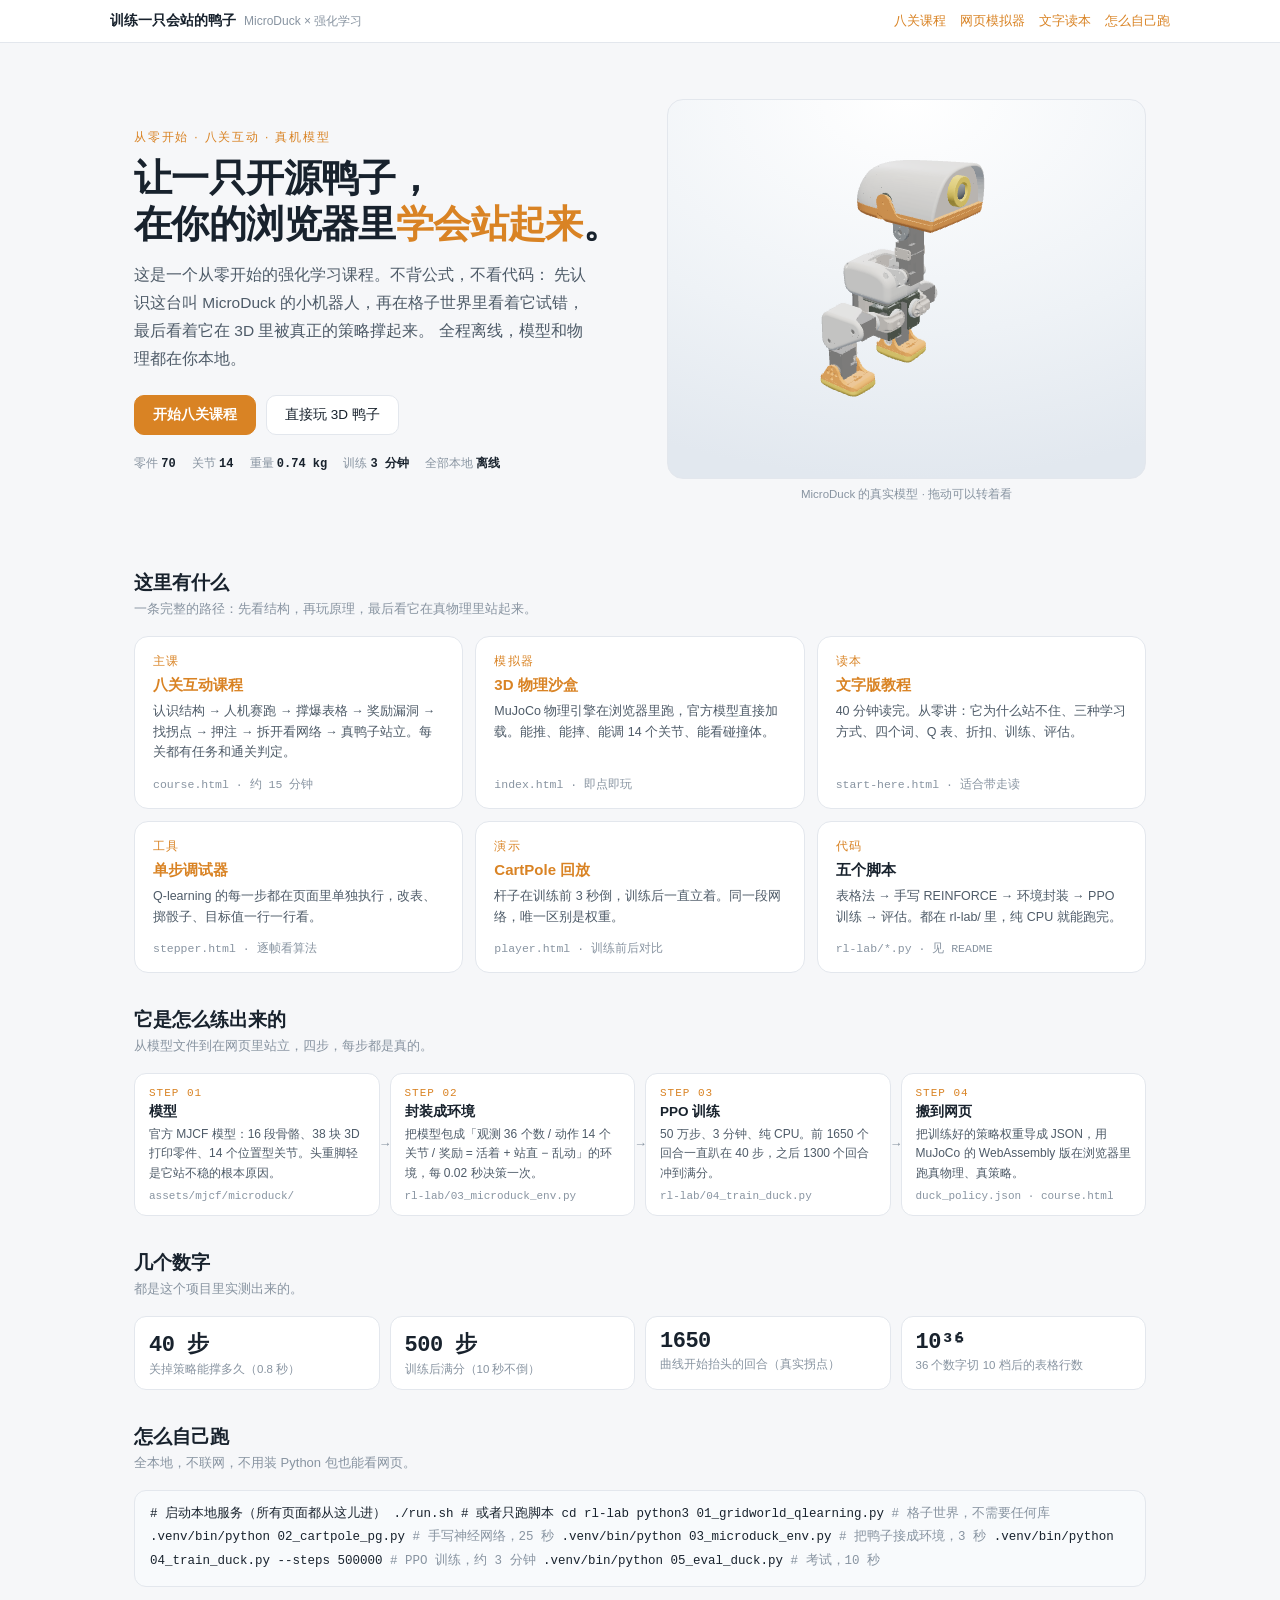
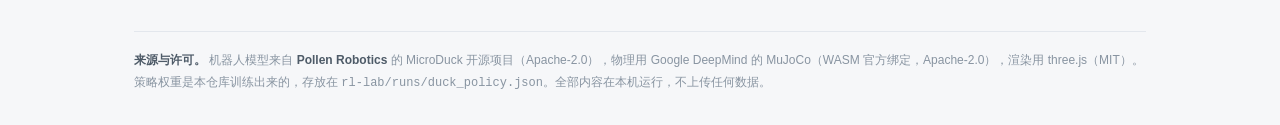
==== cover.html @ 822bf4fb "Initial release of MicroDuck Tutor" ====
<!DOCTYPE html>
<html lang="zh-CN">
<head>
<meta charset="utf-8" />
<meta name="viewport" content="width=device-width, initial-scale=1" />
<title>训练一只会站的鸭子 · 强化学习入门</title>
<script type="importmap">
{
  "imports": {
    "three": "./vendor/three/three.module.js",
    "three/addons/": "./vendor/three/addons/"
  }
}
</script>
<style>
  :root {
    --ink: #18222d;
    --ink-soft: #4e5b68;
    --ink-faint: #8894a1;
    --line: #e3e7ed;
    --line-soft: #eef1f5;
    --bg: #f6f7f9;
    --card: #fff;
    --accent: #d98324;
    --accent-soft: #fdf4e8;
    --accent-line: #f0d2a8;
    --good: #1f7a60;
    --good-soft: #eaf5f0;
    --bad: #b8412f;
    --mono: "SF Mono", "JetBrains Mono", Menlo, Consolas, monospace;
  }
  * { box-sizing: border-box; }
  body {
    margin: 0; background: var(--bg); color: var(--ink);
    font-family: -apple-system, "PingFang SC", "Hiragino Sans GB", "Microsoft YaHei", sans-serif;
    -webkit-font-smoothing: antialiased;
  }
  a { color: var(--accent); text-decoration: none; }
  a:hover { text-decoration: underline; }

  .wrap { max-width: 1060px; margin: 0 auto; padding: 0 24px; }

  /* 顶栏 */
  header {
    position: sticky; top: 0; z-index: 10;
    background: rgba(255,255,255,0.92); backdrop-filter: blur(8px);
    border-bottom: 1px solid var(--line);
  }
  .navbar { display: flex; align-items: center; gap: 18px; padding: 12px 24px; }
  .navbar .brand { font-size: 14px; font-weight: 650; }
  .navbar .brand span { color: var(--ink-faint); font-weight: 400; margin-left: 8px; font-size: 12px; }
  .navbar nav { margin-left: auto; display: flex; gap: 14px; font-size: 12.5px; }

  /* 英雄区 */
  .hero { display: grid; grid-template-columns: minmax(0, 1.05fr) minmax(0, 1fr); gap: 30px; align-items: center; padding: 56px 0 34px; }
  .hero .kicker { font-size: 12px; letter-spacing: 1.8px; color: var(--accent); margin-bottom: 10px; }
  .hero h1 { font-size: 38px; line-height: 1.2; margin: 0 0 14px; letter-spacing: -0.6px; font-weight: 650; }
  .hero h1 em { font-style: normal; color: var(--accent); }
  .hero .lede { font-size: 15.5px; line-height: 1.8; color: var(--ink-soft); margin: 0 0 22px; max-width: 460px; }
  .hero .cta { display: flex; gap: 10px; flex-wrap: wrap; }
  .btn {
    font: inherit; font-size: 13.5px; padding: 10px 18px; border-radius: 10px;
    border: 1px solid var(--line); background: #fff; color: var(--ink); cursor: pointer;
    transition: background 0.12s, border-color 0.12s; text-decoration: none;
  }
  .btn:hover { background: #f6f8fa; text-decoration: none; }
  .btn.primary { background: var(--accent); border-color: var(--accent); color: #fff; font-weight: 600; }
  .btn.primary:hover { background: #c8761c; }
  .hero-meta { margin-top: 20px; display: flex; gap: 16px; flex-wrap: wrap; font-size: 12px; color: var(--ink-faint); }
  .hero-meta b { color: var(--ink); font-family: var(--mono); }

  #heroDuck {
    width: 100%; height: 380px; border-radius: 16px; display: block;
    background: radial-gradient(120% 100% at 50% 0%, #ffffff 0%, #eef2f6 62%, #e2e8ef 100%);
    border: 1px solid var(--line);
    cursor: grab;
  }
  #heroDuck:active { cursor: grabbing; }
  .heroCap { text-align: center; font-size: 11.5px; color: var(--ink-faint); margin-top: 8px; }

  /* 卡片网格 */
  section { padding: 34px 0 0; }
  h2 { font-size: 19px; font-weight: 650; margin: 0 0 4px; }
  .sub { font-size: 13px; color: var(--ink-faint); margin: 0 0 18px; }
  .grid3 { display: grid; grid-template-columns: repeat(3, 1fr); gap: 12px; }
  .grid2 { display: grid; grid-template-columns: repeat(2, 1fr); gap: 12px; }
  .card {
    background: var(--card); border: 1px solid var(--line); border-radius: 14px;
    padding: 16px 18px; transition: border-color 0.15s, transform 0.15s, box-shadow 0.15s;
    display: flex; flex-direction: column; gap: 6px;
  }
  a.card:hover { border-color: var(--accent-line); transform: translateY(-2px); box-shadow: 0 8px 24px rgba(22,32,43,0.07); text-decoration: none; }
  .card .k { font-size: 12px; letter-spacing: 1.4px; color: var(--accent); }
  .card h3 { margin: 0; font-size: 15px; font-weight: 650; }
  .card p { margin: 0; font-size: 12.5px; line-height: 1.65; color: var(--ink-soft); }
  .card .foot { margin-top: auto; padding-top: 8px; font-size: 11.5px; color: var(--ink-faint); font-family: var(--mono); }

  /* 管线 */
  .pipeline { display: grid; grid-template-columns: repeat(4, 1fr); gap: 10px; }
  .pipe {
    background: var(--card); border: 1px solid var(--line); border-radius: 12px;
    padding: 13px 14px; position: relative;
  }
  .pipe .no { font-family: var(--mono); font-size: 11px; color: var(--accent); letter-spacing: 1px; }
  .pipe h4 { margin: 4px 0 4px; font-size: 13.5px; font-weight: 650; }
  .pipe p { margin: 0; font-size: 12px; line-height: 1.6; color: var(--ink-soft); }
  .pipe .res { margin-top: 7px; font-family: var(--mono); font-size: 11px; color: var(--ink-faint); }
  .pipe:not(:last-child)::after {
    content: "→"; position: absolute; right: -13px; top: 44%; color: var(--ink-faint); font-size: 13px;
  }

  /* 数字带 */
  .statband { display: grid; grid-template-columns: repeat(4, 1fr); gap: 10px; }
  .stat { background: var(--card); border: 1px solid var(--line); border-radius: 12px; padding: 12px 14px; }
  .stat b { display: block; font-family: var(--mono); font-size: 22px; color: var(--ink); letter-spacing: -0.5px; }
  .stat i { font-style: normal; font-size: 11.5px; color: var(--ink-faint); }

  /* 命令 */
  .cmd {
    font-family: var(--mono); font-size: 12.5px; line-height: 1.9;
    background: #f8fafc; border: 1px solid var(--line); border-radius: 12px; padding: 12px 15px;
    overflow-x: auto;
  }
  .cmd .cmt { color: #8894a1; }

  footer { margin: 44px 0 30px; padding-top: 18px; border-top: 1px solid var(--line);
    font-size: 12px; line-height: 1.8; color: var(--ink-faint); }
  footer b { color: var(--ink-soft); }

  @media (max-width: 920px) {
    .hero { grid-template-columns: 1fr; }
    .grid3 { grid-template-columns: 1fr; }
    .grid2 { grid-template-columns: 1fr; }
    .pipeline, .statband { grid-template-columns: repeat(2, 1fr); }
  }
</style>
</head>
<body>

<header>
  <div class="navbar wrap" style="padding-left:0;padding-right:0;">
    <div class="brand">训练一只会站的鸭子<span>MicroDuck × 强化学习</span></div>
    <nav>
      <a href="./rl-lab/course.html">八关课程</a>
      <a href="./index.html">网页模拟器</a>
      <a href="./rl-lab/start-here.html">文字读本</a>
      <a href="#run">怎么自己跑</a>
    </nav>
  </div>
</header>

<div class="wrap">

  <section class="hero">
    <div>
      <div class="kicker">从零开始 · 八关互动 · 真机模型</div>
      <h1>让一只开源鸭子，<br>在你的浏览器里<em>学会站起来</em>。</h1>
      <p class="lede">
        这是一个从零开始的强化学习课程。不背公式，不看代码：
        先认识这台叫 MicroDuck 的小机器人，再在格子世界里看着它试错，最后看着它在 3D 里被真正的策略撑起来。
        全程离线，模型和物理都在你本地。
      </p>
      <div class="cta">
        <a class="btn primary" href="./rl-lab/course.html">开始八关课程</a>
        <a class="btn" href="./index.html">直接玩 3D 鸭子</a>
      </div>
      <div class="hero-meta">
        <span>零件 <b>70</b></span>
        <span>关节 <b>14</b></span>
        <span>重量 <b>0.74 kg</b></span>
        <span>训练 <b>3 分钟</b></span>
        <span>全部本地 <b>离线</b></span>
      </div>
    </div>
    <div>
      <canvas id="heroDuck"></canvas>
      <div class="heroCap">MicroDuck 的真实模型 · 拖动可以转着看</div>
    </div>
  </section>

  <section>
    <h2>这里有什么</h2>
    <p class="sub">一条完整的路径：先看结构，再玩原理，最后看它在真物理里站起来。</p>
    <div class="grid3">
      <a class="card" href="./rl-lab/course.html">
        <span class="k">主课</span>
        <h3>八关互动课程</h3>
        <p>认识结构 → 人机赛跑 → 撑爆表格 → 奖励漏洞 → 找拐点 → 押注 → 拆开看网络 → 真鸭子站立。每关都有任务和通关判定。</p>
        <span class="foot">course.html · 约 15 分钟</span>
      </a>
      <a class="card" href="./index.html">
        <span class="k">模拟器</span>
        <h3>3D 物理沙盒</h3>
        <p>MuJoCo 物理引擎在浏览器里跑，官方模型直接加载。能推、能摔、能调 14 个关节、能看碰撞体。</p>
        <span class="foot">index.html · 即点即玩</span>
      </a>
      <a class="card" href="./rl-lab/start-here.html">
        <span class="k">读本</span>
        <h3>文字版教程</h3>
        <p>40 分钟读完。从零讲：它为什么站不住、三种学习方式、四个词、Q 表、折扣、训练、评估。</p>
        <span class="foot">start-here.html · 适合带走读</span>
      </a>
      <a class="card" href="./rl-lab/stepper.html">
        <span class="k">工具</span>
        <h3>单步调试器</h3>
        <p>Q-learning 的每一步都在页面里单独执行，改表、掷骰子、目标值一行一行看。</p>
        <span class="foot">stepper.html · 逐帧看算法</span>
      </a>
      <a class="card" href="./rl-lab/player.html">
        <span class="k">演示</span>
        <h3>CartPole 回放</h3>
        <p>杆子在训练前 3 秒倒，训练后一直立着。同一段网络，唯一区别是权重。</p>
        <span class="foot">player.html · 训练前后对比</span>
      </a>
      <div class="card">
        <span class="k">代码</span>
        <h3>五个脚本</h3>
        <p>表格法 → 手写 REINFORCE → 环境封装 → PPO 训练 → 评估。都在 rl-lab/ 里，纯 CPU 就能跑完。</p>
        <span class="foot">rl-lab/*.py · 见 README</span>
      </div>
    </div>
  </section>

  <section>
    <h2>它是怎么练出来的</h2>
    <p class="sub">从模型文件到在网页里站立，四步，每步都是真的。</p>
    <div class="pipeline">
      <div class="pipe">
        <div class="no">STEP 01</div>
        <h4>模型</h4>
        <p>官方 MJCF 模型：16 段骨骼、38 块 3D 打印零件、14 个位置型关节。头重脚轻是它站不稳的根本原因。</p>
        <div class="res">assets/mjcf/microduck/</div>
      </div>
      <div class="pipe">
        <div class="no">STEP 02</div>
        <h4>封装成环境</h4>
        <p>把模型包成「观测 36 个数 / 动作 14 个关节 / 奖励 = 活着 + 站直 − 乱动」的环境，每 0.02 秒决策一次。</p>
        <div class="res">rl-lab/03_microduck_env.py</div>
      </div>
      <div class="pipe">
        <div class="no">STEP 03</div>
        <h4>PPO 训练</h4>
        <p>50 万步、3 分钟、纯 CPU。前 1650 个回合一直趴在 40 步，之后 1300 个回合冲到满分。</p>
        <div class="res">rl-lab/04_train_duck.py</div>
      </div>
      <div class="pipe">
        <div class="no">STEP 04</div>
        <h4>搬到网页</h4>
        <p>把训练好的策略权重导成 JSON，用 MuJoCo 的 WebAssembly 版在浏览器里跑真物理、真策略。</p>
        <div class="res">duck_policy.json · course.html</div>
      </div>
    </div>
  </section>

  <section>
    <h2>几个数字</h2>
    <p class="sub">都是这个项目里实测出来的。</p>
    <div class="statband">
      <div class="stat"><b>40 步</b><i>关掉策略能撑多久（0.8 秒）</i></div>
      <div class="stat"><b>500 步</b><i>训练后满分（10 秒不倒）</i></div>
      <div class="stat"><b>1650</b><i>曲线开始抬头的回合（真实拐点）</i></div>
      <div class="stat"><b>10³⁶</b><i>36 个数字切 10 档后的表格行数</i></div>
    </div>
  </section>

  <section id="run">
    <h2>怎么自己跑</h2>
    <p class="sub">全本地，不联网，不用装 Python 包也能看网页。</p>
    <div class="cmd">
# 启动本地服务（所有页面都从这儿进）
./run.sh

# 或者只跑脚本
cd rl-lab
python3 01_gridworld_qlearning.py          <span class="cmt"># 格子世界，不需要任何库</span>
.venv/bin/python 02_cartpole_pg.py         <span class="cmt"># 手写神经网络，25 秒</span>
.venv/bin/python 03_microduck_env.py       <span class="cmt"># 把鸭子接成环境，3 秒</span>
.venv/bin/python 04_train_duck.py --steps 500000   <span class="cmt"># PPO 训练，约 3 分钟</span>
.venv/bin/python 05_eval_duck.py           <span class="cmt"># 考试，10 秒</span>
    </div>
  </section>

  <footer>
    <b>来源与许可。</b>
    机器人模型来自 <b>Pollen Robotics</b> 的 MicroDuck 开源项目（Apache-2.0），物理用 Google DeepMind 的 MuJoCo（WASM 官方绑定，Apache-2.0），渲染用 three.js（MIT）。
    策略权重是本仓库训练出来的，存放在 <code>rl-lab/runs/duck_policy.json</code>。全部内容在本机运行，不上传任何数据。
  </footer>

</div>

<script type="module">
import * as THREE from 'three';
import { OrbitControls } from 'three/addons/OrbitControls.js';
import { GLTFLoader } from 'three/addons/GLTFLoader.js';

const canvas = document.getElementById('heroDuck');

const renderer = new THREE.WebGLRenderer({ canvas, antialias: true, alpha: true });
renderer.setPixelRatio(Math.min(window.devicePixelRatio, 2));
renderer.shadowMap.enabled = true;
renderer.shadowMap.type = THREE.PCFSoftShadowMap;
renderer.toneMapping = THREE.ACESFilmicToneMapping;
renderer.toneMappingExposure = 1.04;

const scene = new THREE.Scene();
const camera = new THREE.PerspectiveCamera(34, 1, 0.002, 8);
camera.up.set(0, 0, 1);

const controls = new OrbitControls(camera, canvas);
controls.enableDamping = true;
controls.dampingFactor = 0.08;
controls.enablePan = false;
controls.autoRotate = true;
controls.autoRotateSpeed = 0.9;

scene.add(new THREE.HemisphereLight(0xffffff, 0xc9d3de, 1.2));
const key = new THREE.DirectionalLight(0xfff6e8, 2.4);
key.position.set(0.3, -0.4, 0.8);
key.castShadow = true;
key.shadow.mapSize.set(1024, 1024);
key.shadow.camera.near = 0.05;
key.shadow.camera.far = 3;
key.shadow.camera.left = -0.3; key.shadow.camera.right = 0.3;
key.shadow.camera.top = 0.3; key.shadow.camera.bottom = -0.3;
scene.add(key);
const fill = new THREE.DirectionalLight(0xdfe9ff, 0.8);
fill.position.set(-0.55, 0.45, 0.3);
scene.add(fill);
const rim = new THREE.DirectionalLight(0xffffff, 0.5);
rim.position.set(0.1, 0.6, 0.2);
scene.add(rim);

new GLTFLoader().loadAsync('./assets/duck/duck.glb').then((gltf) => {
  const root = gltf.scene;
  scene.add(root);
  root.traverse((o) => { if (o.isMesh) { o.castShadow = true; o.receiveShadow = true; } });
  window.__root = root;

  const box = new THREE.Box3().setFromObject(root);
  const size = box.getSize(new THREE.Vector3());
  const center = box.getCenter(new THREE.Vector3());
  const span = Math.max(size.length(), 0.1);
  controls.target.copy(center);
  const fov = (camera.fov * Math.PI) / 180;
  const aspect = canvas.clientWidth / Math.max(canvas.clientHeight, 1);
  const distV = (size.z / 2) / Math.tan(fov / 2) * 1.42;
  const distH = (size.y / 2) / (Math.tan(fov / 2) * aspect) * 1.42;
  const dist = Math.max(distV, distH) + 0.05;
  const hashAz = parseFloat((location.hash.match(/az=([-\d.]+)/) || [])[1]);
  const azim = Number.isFinite(hashAz) ? hashAz : Math.atan2(-0.9, 0.72);
  const faceDir = new THREE.Vector3(Math.cos(azim), Math.sin(azim), 0.40).normalize();
  camera.position.copy(center).add(faceDir.multiplyScalar(dist));
  // 目标点稍微往下，给脚留空间
  controls.target.set(center.x, center.y, center.z - 0.015);
  controls.update();
  window.__dbgCam = { pos: camera.position.toArray().map(v=>+v.toFixed(3)), target: controls.target.toArray().map(v=>+v.toFixed(3)) };
});

function resize() {
  const w = canvas.clientWidth, h = canvas.clientHeight;
  if (!w || !h) return;
  renderer.setSize(w, h, false);
  camera.aspect = w / h;
  camera.updateProjectionMatrix();
}
new ResizeObserver(resize).observe(canvas);
resize();

function loop() {
  requestAnimationFrame(loop);
  controls.update();
  renderer.render(scene, camera);
}
requestAnimationFrame(loop);
</script>

</body>
</html>
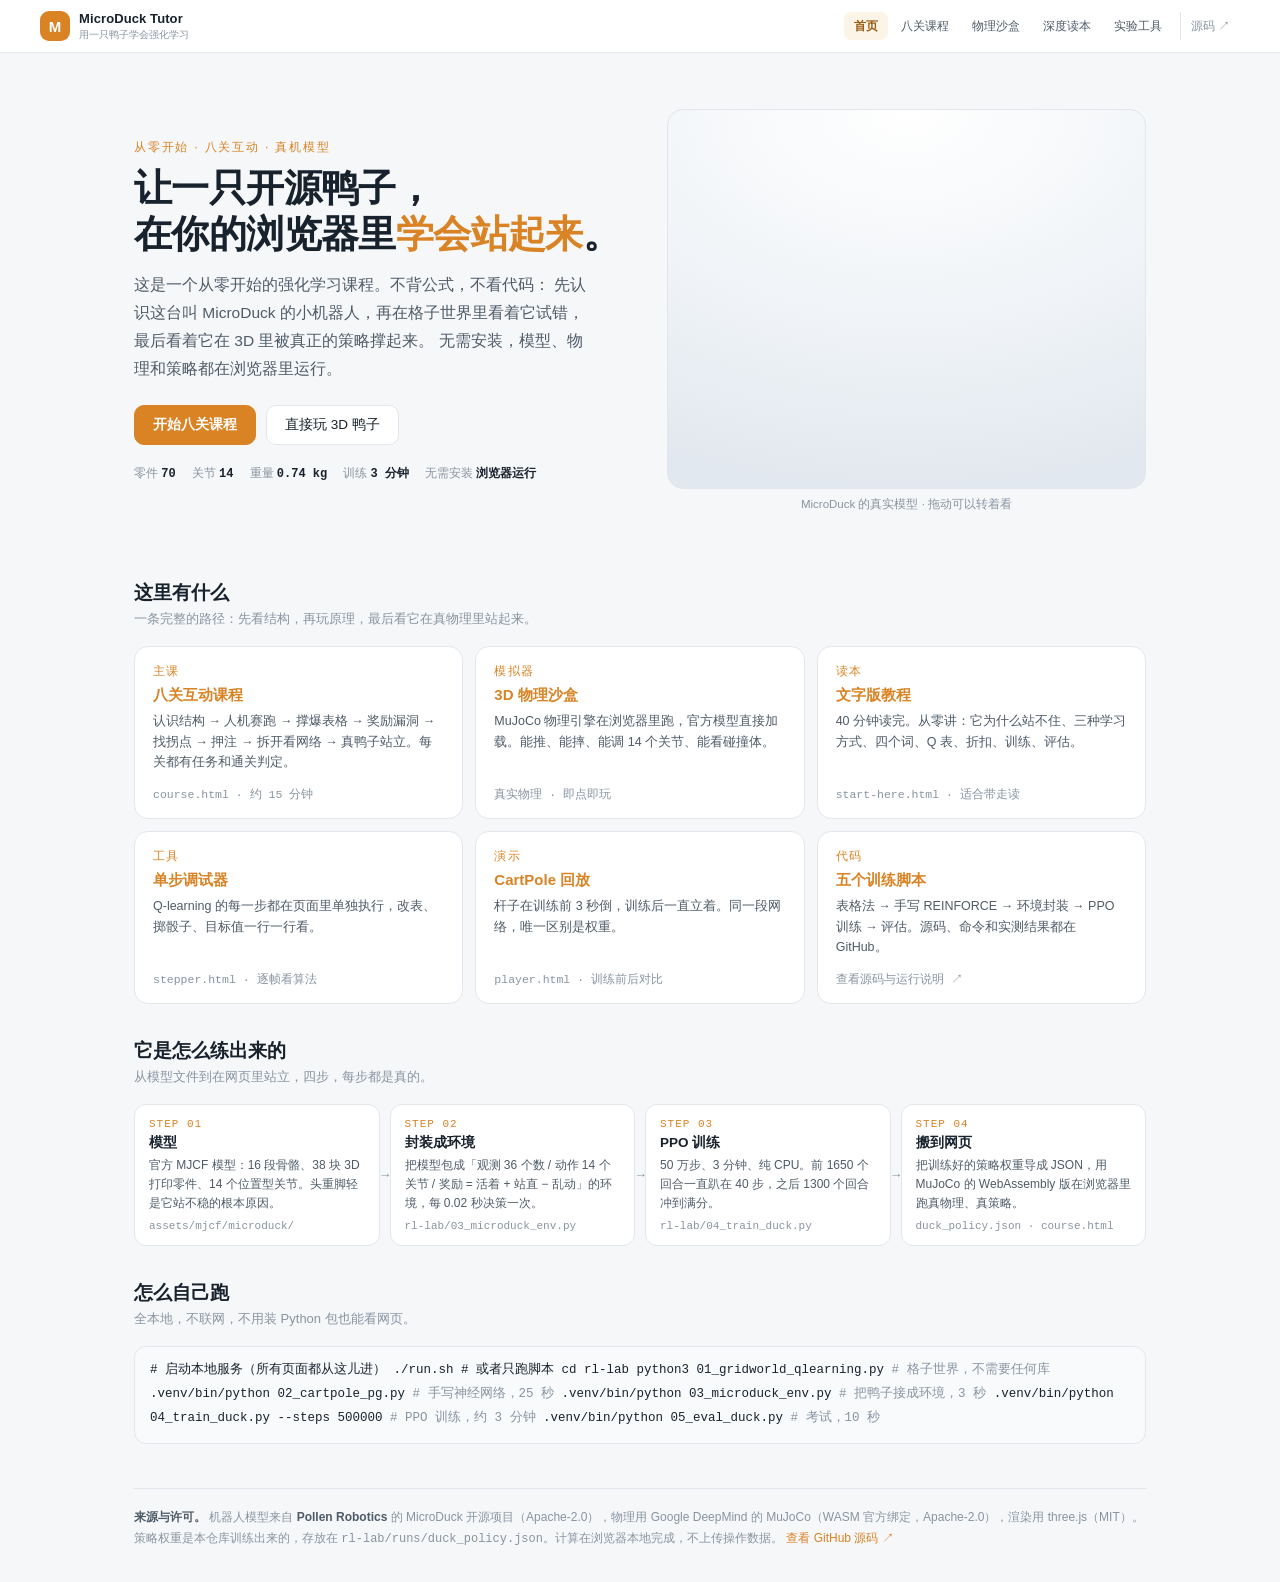
==== commit 0430505e: "Unify website navigation and remove duplicate content" ====
--- a/cover.html
+++ b/cover.html
@@ -3,376 +3,11 @@
 <head>
 <meta charset="utf-8" />
 <meta name="viewport" content="width=device-width, initial-scale=1" />
-<title>训练一只会站的鸭子 · 强化学习入门</title>
-<script type="importmap">
-{
-  "imports": {
-    "three": "./vendor/three/three.module.js",
-    "three/addons/": "./vendor/three/addons/"
-  }
-}
-</script>
-<style>
-  :root {
-    --ink: #18222d;
-    --ink-soft: #4e5b68;
-    --ink-faint: #8894a1;
-    --line: #e3e7ed;
-    --line-soft: #eef1f5;
-    --bg: #f6f7f9;
-    --card: #fff;
-    --accent: #d98324;
-    --accent-soft: #fdf4e8;
-    --accent-line: #f0d2a8;
-    --good: #1f7a60;
-    --good-soft: #eaf5f0;
-    --bad: #b8412f;
-    --mono: "SF Mono", "JetBrains Mono", Menlo, Consolas, monospace;
-  }
-  * { box-sizing: border-box; }
-  body {
-    margin: 0; background: var(--bg); color: var(--ink);
-    font-family: -apple-system, "PingFang SC", "Hiragino Sans GB", "Microsoft YaHei", sans-serif;
-    -webkit-font-smoothing: antialiased;
-  }
-  a { color: var(--accent); text-decoration: none; }
-  a:hover { text-decoration: underline; }
-
-  .wrap { max-width: 1060px; margin: 0 auto; padding: 0 24px; }
-
-  /* 顶栏 */
-  header {
-    position: sticky; top: 0; z-index: 10;
-    background: rgba(255,255,255,0.92); backdrop-filter: blur(8px);
-    border-bottom: 1px solid var(--line);
-  }
-  .navbar { display: flex; align-items: center; gap: 18px; padding: 12px 24px; }
-  .navbar .brand { font-size: 14px; font-weight: 650; }
-  .navbar .brand span { color: var(--ink-faint); font-weight: 400; margin-left: 8px; font-size: 12px; }
-  .navbar nav { margin-left: auto; display: flex; gap: 14px; font-size: 12.5px; }
-
-  /* 英雄区 */
-  .hero { display: grid; grid-template-columns: minmax(0, 1.05fr) minmax(0, 1fr); gap: 30px; align-items: center; padding: 56px 0 34px; }
-  .hero .kicker { font-size: 12px; letter-spacing: 1.8px; color: var(--accent); margin-bottom: 10px; }
-  .hero h1 { font-size: 38px; line-height: 1.2; margin: 0 0 14px; letter-spacing: -0.6px; font-weight: 650; }
-  .hero h1 em { font-style: normal; color: var(--accent); }
-  .hero .lede { font-size: 15.5px; line-height: 1.8; color: var(--ink-soft); margin: 0 0 22px; max-width: 460px; }
-  .hero .cta { display: flex; gap: 10px; flex-wrap: wrap; }
-  .btn {
-    font: inherit; font-size: 13.5px; padding: 10px 18px; border-radius: 10px;
-    border: 1px solid var(--line); background: #fff; color: var(--ink); cursor: pointer;
-    transition: background 0.12s, border-color 0.12s; text-decoration: none;
-  }
-  .btn:hover { background: #f6f8fa; text-decoration: none; }
-  .btn.primary { background: var(--accent); border-color: var(--accent); color: #fff; font-weight: 600; }
-  .btn.primary:hover { background: #c8761c; }
-  .hero-meta { margin-top: 20px; display: flex; gap: 16px; flex-wrap: wrap; font-size: 12px; color: var(--ink-faint); }
-  .hero-meta b { color: var(--ink); font-family: var(--mono); }
-
-  #heroDuck {
-    width: 100%; height: 380px; border-radius: 16px; display: block;
-    background: radial-gradient(120% 100% at 50% 0%, #ffffff 0%, #eef2f6 62%, #e2e8ef 100%);
-    border: 1px solid var(--line);
-    cursor: grab;
-  }
-  #heroDuck:active { cursor: grabbing; }
-  .heroCap { text-align: center; font-size: 11.5px; color: var(--ink-faint); margin-top: 8px; }
-
-  /* 卡片网格 */
-  section { padding: 34px 0 0; }
-  h2 { font-size: 19px; font-weight: 650; margin: 0 0 4px; }
-  .sub { font-size: 13px; color: var(--ink-faint); margin: 0 0 18px; }
-  .grid3 { display: grid; grid-template-columns: repeat(3, 1fr); gap: 12px; }
-  .grid2 { display: grid; grid-template-columns: repeat(2, 1fr); gap: 12px; }
-  .card {
-    background: var(--card); border: 1px solid var(--line); border-radius: 14px;
-    padding: 16px 18px; transition: border-color 0.15s, transform 0.15s, box-shadow 0.15s;
-    display: flex; flex-direction: column; gap: 6px;
-  }
-  a.card:hover { border-color: var(--accent-line); transform: translateY(-2px); box-shadow: 0 8px 24px rgba(22,32,43,0.07); text-decoration: none; }
-  .card .k { font-size: 12px; letter-spacing: 1.4px; color: var(--accent); }
-  .card h3 { margin: 0; font-size: 15px; font-weight: 650; }
-  .card p { margin: 0; font-size: 12.5px; line-height: 1.65; color: var(--ink-soft); }
-  .card .foot { margin-top: auto; padding-top: 8px; font-size: 11.5px; color: var(--ink-faint); font-family: var(--mono); }
-
-  /* 管线 */
-  .pipeline { display: grid; grid-template-columns: repeat(4, 1fr); gap: 10px; }
-  .pipe {
-    background: var(--card); border: 1px solid var(--line); border-radius: 12px;
-    padding: 13px 14px; position: relative;
-  }
-  .pipe .no { font-family: var(--mono); font-size: 11px; color: var(--accent); letter-spacing: 1px; }
-  .pipe h4 { margin: 4px 0 4px; font-size: 13.5px; font-weight: 650; }
-  .pipe p { margin: 0; font-size: 12px; line-height: 1.6; color: var(--ink-soft); }
-  .pipe .res { margin-top: 7px; font-family: var(--mono); font-size: 11px; color: var(--ink-faint); }
-  .pipe:not(:last-child)::after {
-    content: "→"; position: absolute; right: -13px; top: 44%; color: var(--ink-faint); font-size: 13px;
-  }
-
-  /* 数字带 */
-  .statband { display: grid; grid-template-columns: repeat(4, 1fr); gap: 10px; }
-  .stat { background: var(--card); border: 1px solid var(--line); border-radius: 12px; padding: 12px 14px; }
-  .stat b { display: block; font-family: var(--mono); font-size: 22px; color: var(--ink); letter-spacing: -0.5px; }
-  .stat i { font-style: normal; font-size: 11.5px; color: var(--ink-faint); }
-
-  /* 命令 */
-  .cmd {
-    font-family: var(--mono); font-size: 12.5px; line-height: 1.9;
-    background: #f8fafc; border: 1px solid var(--line); border-radius: 12px; padding: 12px 15px;
-    overflow-x: auto;
-  }
-  .cmd .cmt { color: #8894a1; }
-
-  footer { margin: 44px 0 30px; padding-top: 18px; border-top: 1px solid var(--line);
-    font-size: 12px; line-height: 1.8; color: var(--ink-faint); }
-  footer b { color: var(--ink-soft); }
-
-  @media (max-width: 920px) {
-    .hero { grid-template-columns: 1fr; }
-    .grid3 { grid-template-columns: 1fr; }
-    .grid2 { grid-template-columns: 1fr; }
-    .pipeline, .statband { grid-template-columns: repeat(2, 1fr); }
-  }
-</style>
+<title>MicroDuck Tutor</title>
+<meta http-equiv="refresh" content="0; url=./" />
+<link rel="canonical" href="./" />
 </head>
 <body>
-
-<header>
-  <div class="navbar wrap" style="padding-left:0;padding-right:0;">
-    <div class="brand">训练一只会站的鸭子<span>MicroDuck × 强化学习</span></div>
-    <nav>
-      <a href="./rl-lab/course.html">八关课程</a>
-      <a href="./index.html">网页模拟器</a>
-      <a href="./rl-lab/start-here.html">文字读本</a>
-      <a href="#run">怎么自己跑</a>
-    </nav>
-  </div>
-</header>
-
-<div class="wrap">
-
-  <section class="hero">
-    <div>
-      <div class="kicker">从零开始 · 八关互动 · 真机模型</div>
-      <h1>让一只开源鸭子，<br>在你的浏览器里<em>学会站起来</em>。</h1>
-      <p class="lede">
-        这是一个从零开始的强化学习课程。不背公式，不看代码：
-        先认识这台叫 MicroDuck 的小机器人，再在格子世界里看着它试错，最后看着它在 3D 里被真正的策略撑起来。
-        全程离线，模型和物理都在你本地。
-      </p>
-      <div class="cta">
-        <a class="btn primary" href="./rl-lab/course.html">开始八关课程</a>
-        <a class="btn" href="./index.html">直接玩 3D 鸭子</a>
-      </div>
-      <div class="hero-meta">
-        <span>零件 <b>70</b></span>
-        <span>关节 <b>14</b></span>
-        <span>重量 <b>0.74 kg</b></span>
-        <span>训练 <b>3 分钟</b></span>
-        <span>全部本地 <b>离线</b></span>
-      </div>
-    </div>
-    <div>
-      <canvas id="heroDuck"></canvas>
-      <div class="heroCap">MicroDuck 的真实模型 · 拖动可以转着看</div>
-    </div>
-  </section>
-
-  <section>
-    <h2>这里有什么</h2>
-    <p class="sub">一条完整的路径：先看结构，再玩原理，最后看它在真物理里站起来。</p>
-    <div class="grid3">
-      <a class="card" href="./rl-lab/course.html">
-        <span class="k">主课</span>
-        <h3>八关互动课程</h3>
-        <p>认识结构 → 人机赛跑 → 撑爆表格 → 奖励漏洞 → 找拐点 → 押注 → 拆开看网络 → 真鸭子站立。每关都有任务和通关判定。</p>
-        <span class="foot">course.html · 约 15 分钟</span>
-      </a>
-      <a class="card" href="./index.html">
-        <span class="k">模拟器</span>
-        <h3>3D 物理沙盒</h3>
-        <p>MuJoCo 物理引擎在浏览器里跑，官方模型直接加载。能推、能摔、能调 14 个关节、能看碰撞体。</p>
-        <span class="foot">index.html · 即点即玩</span>
-      </a>
-      <a class="card" href="./rl-lab/start-here.html">
-        <span class="k">读本</span>
-        <h3>文字版教程</h3>
-        <p>40 分钟读完。从零讲：它为什么站不住、三种学习方式、四个词、Q 表、折扣、训练、评估。</p>
-        <span class="foot">start-here.html · 适合带走读</span>
-      </a>
-      <a class="card" href="./rl-lab/stepper.html">
-        <span class="k">工具</span>
-        <h3>单步调试器</h3>
-        <p>Q-learning 的每一步都在页面里单独执行，改表、掷骰子、目标值一行一行看。</p>
-        <span class="foot">stepper.html · 逐帧看算法</span>
-      </a>
-      <a class="card" href="./rl-lab/player.html">
-        <span class="k">演示</span>
-        <h3>CartPole 回放</h3>
-        <p>杆子在训练前 3 秒倒，训练后一直立着。同一段网络，唯一区别是权重。</p>
-        <span class="foot">player.html · 训练前后对比</span>
-      </a>
-      <div class="card">
-        <span class="k">代码</span>
-        <h3>五个脚本</h3>
-        <p>表格法 → 手写 REINFORCE → 环境封装 → PPO 训练 → 评估。都在 rl-lab/ 里，纯 CPU 就能跑完。</p>
-        <span class="foot">rl-lab/*.py · 见 README</span>
-      </div>
-    </div>
-  </section>
-
-  <section>
-    <h2>它是怎么练出来的</h2>
-    <p class="sub">从模型文件到在网页里站立，四步，每步都是真的。</p>
-    <div class="pipeline">
-      <div class="pipe">
-        <div class="no">STEP 01</div>
-        <h4>模型</h4>
-        <p>官方 MJCF 模型：16 段骨骼、38 块 3D 打印零件、14 个位置型关节。头重脚轻是它站不稳的根本原因。</p>
-        <div class="res">assets/mjcf/microduck/</div>
-      </div>
-      <div class="pipe">
-        <div class="no">STEP 02</div>
-        <h4>封装成环境</h4>
-        <p>把模型包成「观测 36 个数 / 动作 14 个关节 / 奖励 = 活着 + 站直 − 乱动」的环境，每 0.02 秒决策一次。</p>
-        <div class="res">rl-lab/03_microduck_env.py</div>
-      </div>
-      <div class="pipe">
-        <div class="no">STEP 03</div>
-        <h4>PPO 训练</h4>
-        <p>50 万步、3 分钟、纯 CPU。前 1650 个回合一直趴在 40 步，之后 1300 个回合冲到满分。</p>
-        <div class="res">rl-lab/04_train_duck.py</div>
-      </div>
-      <div class="pipe">
-        <div class="no">STEP 04</div>
-        <h4>搬到网页</h4>
-        <p>把训练好的策略权重导成 JSON，用 MuJoCo 的 WebAssembly 版在浏览器里跑真物理、真策略。</p>
-        <div class="res">duck_policy.json · course.html</div>
-      </div>
-    </div>
-  </section>
-
-  <section>
-    <h2>几个数字</h2>
-    <p class="sub">都是这个项目里实测出来的。</p>
-    <div class="statband">
-      <div class="stat"><b>40 步</b><i>关掉策略能撑多久（0.8 秒）</i></div>
-      <div class="stat"><b>500 步</b><i>训练后满分（10 秒不倒）</i></div>
-      <div class="stat"><b>1650</b><i>曲线开始抬头的回合（真实拐点）</i></div>
-      <div class="stat"><b>10³⁶</b><i>36 个数字切 10 档后的表格行数</i></div>
-    </div>
-  </section>
-
-  <section id="run">
-    <h2>怎么自己跑</h2>
-    <p class="sub">全本地，不联网，不用装 Python 包也能看网页。</p>
-    <div class="cmd">
-# 启动本地服务（所有页面都从这儿进）
-./run.sh
-
-# 或者只跑脚本
-cd rl-lab
-python3 01_gridworld_qlearning.py          <span class="cmt"># 格子世界，不需要任何库</span>
-.venv/bin/python 02_cartpole_pg.py         <span class="cmt"># 手写神经网络，25 秒</span>
-.venv/bin/python 03_microduck_env.py       <span class="cmt"># 把鸭子接成环境，3 秒</span>
-.venv/bin/python 04_train_duck.py --steps 500000   <span class="cmt"># PPO 训练，约 3 分钟</span>
-.venv/bin/python 05_eval_duck.py           <span class="cmt"># 考试，10 秒</span>
-    </div>
-  </section>
-
-  <footer>
-    <b>来源与许可。</b>
-    机器人模型来自 <b>Pollen Robotics</b> 的 MicroDuck 开源项目（Apache-2.0），物理用 Google DeepMind 的 MuJoCo（WASM 官方绑定，Apache-2.0），渲染用 three.js（MIT）。
-    策略权重是本仓库训练出来的，存放在 <code>rl-lab/runs/duck_policy.json</code>。全部内容在本机运行，不上传任何数据。
-  </footer>
-
-</div>
-
-<script type="module">
-import * as THREE from 'three';
-import { OrbitControls } from 'three/addons/OrbitControls.js';
-import { GLTFLoader } from 'three/addons/GLTFLoader.js';
-
-const canvas = document.getElementById('heroDuck');
-
-const renderer = new THREE.WebGLRenderer({ canvas, antialias: true, alpha: true });
-renderer.setPixelRatio(Math.min(window.devicePixelRatio, 2));
-renderer.shadowMap.enabled = true;
-renderer.shadowMap.type = THREE.PCFSoftShadowMap;
-renderer.toneMapping = THREE.ACESFilmicToneMapping;
-renderer.toneMappingExposure = 1.04;
-
-const scene = new THREE.Scene();
-const camera = new THREE.PerspectiveCamera(34, 1, 0.002, 8);
-camera.up.set(0, 0, 1);
-
-const controls = new OrbitControls(camera, canvas);
-controls.enableDamping = true;
-controls.dampingFactor = 0.08;
-controls.enablePan = false;
-controls.autoRotate = true;
-controls.autoRotateSpeed = 0.9;
-
-scene.add(new THREE.HemisphereLight(0xffffff, 0xc9d3de, 1.2));
-const key = new THREE.DirectionalLight(0xfff6e8, 2.4);
-key.position.set(0.3, -0.4, 0.8);
-key.castShadow = true;
-key.shadow.mapSize.set(1024, 1024);
-key.shadow.camera.near = 0.05;
-key.shadow.camera.far = 3;
-key.shadow.camera.left = -0.3; key.shadow.camera.right = 0.3;
-key.shadow.camera.top = 0.3; key.shadow.camera.bottom = -0.3;
-scene.add(key);
-const fill = new THREE.DirectionalLight(0xdfe9ff, 0.8);
-fill.position.set(-0.55, 0.45, 0.3);
-scene.add(fill);
-const rim = new THREE.DirectionalLight(0xffffff, 0.5);
-rim.position.set(0.1, 0.6, 0.2);
-scene.add(rim);
-
-new GLTFLoader().loadAsync('./assets/duck/duck.glb').then((gltf) => {
-  const root = gltf.scene;
-  scene.add(root);
-  root.traverse((o) => { if (o.isMesh) { o.castShadow = true; o.receiveShadow = true; } });
-  window.__root = root;
-
-  const box = new THREE.Box3().setFromObject(root);
-  const size = box.getSize(new THREE.Vector3());
-  const center = box.getCenter(new THREE.Vector3());
-  const span = Math.max(size.length(), 0.1);
-  controls.target.copy(center);
-  const fov = (camera.fov * Math.PI) / 180;
-  const aspect = canvas.clientWidth / Math.max(canvas.clientHeight, 1);
-  const distV = (size.z / 2) / Math.tan(fov / 2) * 1.42;
-  const distH = (size.y / 2) / (Math.tan(fov / 2) * aspect) * 1.42;
-  const dist = Math.max(distV, distH) + 0.05;
-  const hashAz = parseFloat((location.hash.match(/az=([-\d.]+)/) || [])[1]);
-  const azim = Number.isFinite(hashAz) ? hashAz : Math.atan2(-0.9, 0.72);
-  const faceDir = new THREE.Vector3(Math.cos(azim), Math.sin(azim), 0.40).normalize();
-  camera.position.copy(center).add(faceDir.multiplyScalar(dist));
-  // 目标点稍微往下，给脚留空间
-  controls.target.set(center.x, center.y, center.z - 0.015);
-  controls.update();
-  window.__dbgCam = { pos: camera.position.toArray().map(v=>+v.toFixed(3)), target: controls.target.toArray().map(v=>+v.toFixed(3)) };
-});
-
-function resize() {
-  const w = canvas.clientWidth, h = canvas.clientHeight;
-  if (!w || !h) return;
-  renderer.setSize(w, h, false);
-  camera.aspect = w / h;
-  camera.updateProjectionMatrix();
-}
-new ResizeObserver(resize).observe(canvas);
-resize();
-
-function loop() {
-  requestAnimationFrame(loop);
-  controls.update();
-  renderer.render(scene, camera);
-}
-requestAnimationFrame(loop);
-</script>
-
+<p><a href="./">进入 MicroDuck Tutor 首页</a></p>
 </body>
 </html>
